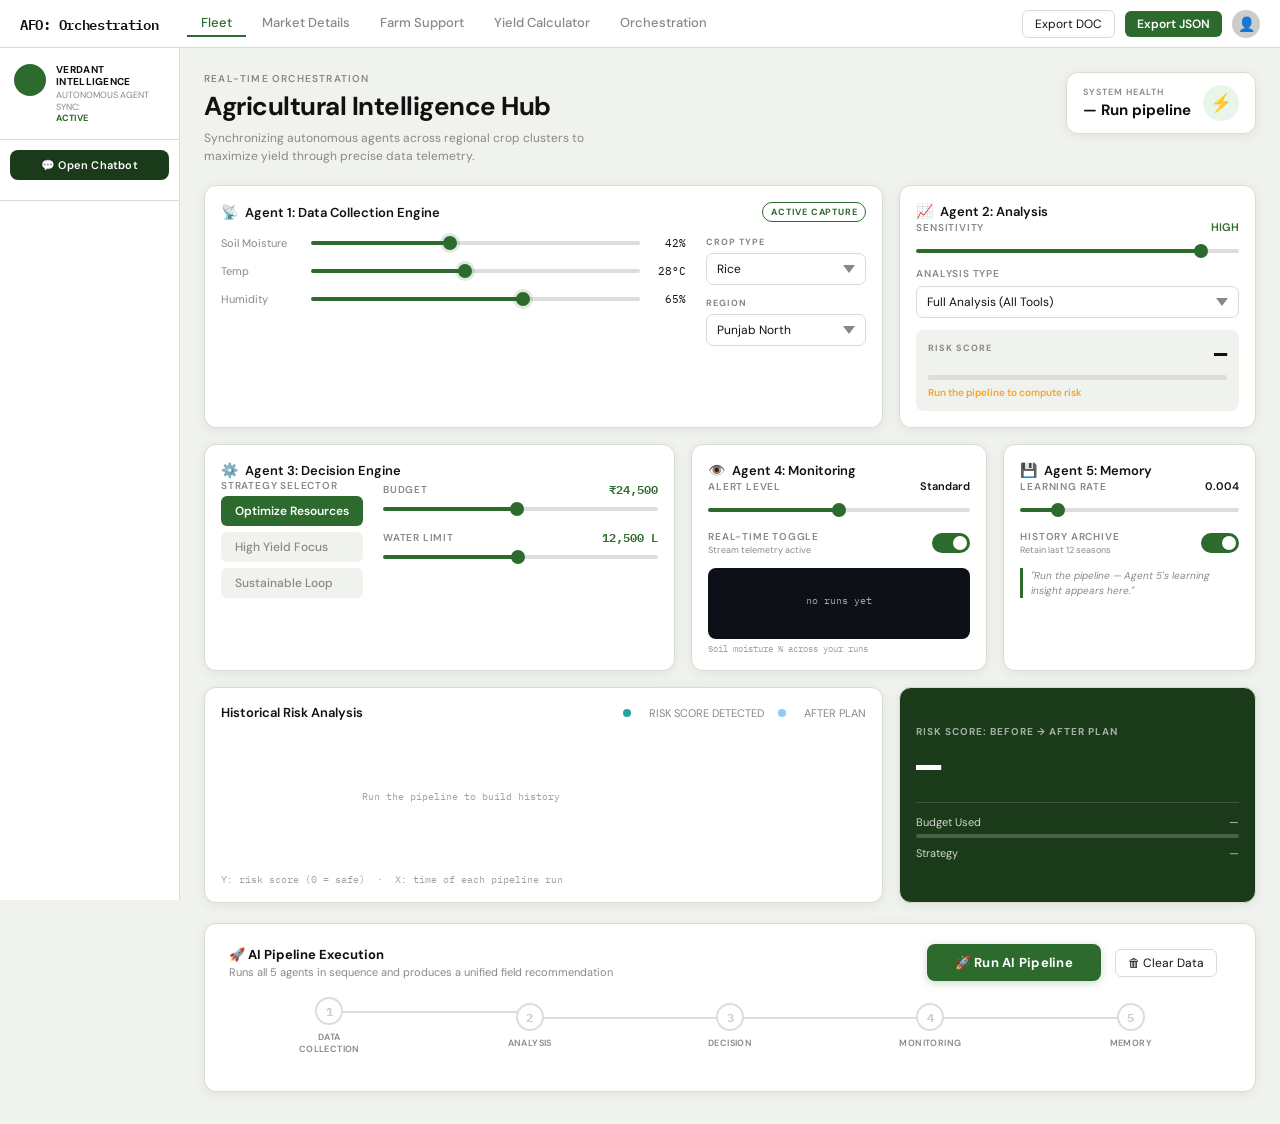
==== frontend/index.html @ bce07987 "Market info added" ====
<!DOCTYPE html>
<html lang="en">
<head>
  <meta charset="UTF-8" />
  <meta name="viewport" content="width=device-width, initial-scale=1.0"/>
  <title>AFO: Orchestration – Agricultural Intelligence Hub</title>
  <link rel="stylesheet" href="index.css"/>
  <link href="https://fonts.googleapis.com/css2?family=IBM+Plex+Mono:wght@400;500;600&family=DM+Sans:wght@300;400;500;600;700&display=swap" rel="stylesheet"/>
</head>
<body>

<!-- CHATBOT POPUP -->
<div class="chatbot-popup hidden" id="chatbotPopup">
  <div class="chatbot-header">
    <div class="chatbot-header-title">
      <span class="chatbot-star-icon">✦</span>
      <span>NEURAL ASSISTANT</span>
    </div>
    <button class="chatbot-x-btn" id="chatbotClose" title="Close">✕</button>
  </div>
  <div class="chatbot-body" id="chatMessages">
    <div class="chat-msg-row bot-row">
      <div class="chat-avatar bot-av"></div>
      <div class="chat-bubble bot-bubble">How can I assist with field telemetry today?</div>
    </div>
  </div>
  <div class="chatbot-footer">
    <input type="text" class="chat-text-input" id="chatInput" placeholder="Type a command…" autocomplete="off"/>
    <button class="chat-send-btn" id="chatSend">
      <svg width="14" height="14" viewBox="0 0 24 24" fill="none" stroke="currentColor" stroke-width="2.5" stroke-linecap="round" stroke-linejoin="round">
        <line x1="22" y1="2" x2="11" y2="13"/>
        <polygon points="22 2 15 22 11 13 2 9 22 2"/>
      </svg>
    </button>
  </div>
</div>

<!-- TOP NAV -->
<header class="topnav">
  <div class="topnav-left">
    <span class="brand">AFO: Orchestration</span>
    <nav class="top-tabs">
      <a href="index.html" class="tab active">Fleet</a>
      <a href="market.html" class="tab">Market Details</a>
      <a href="farm_support.html" class="tab">Farm Support</a>
      <a href="yield_calculator.html" class="tab">Yield Calculator</a>
      <a href="dashboard2.html" class="tab">Orchestration</a>
    </nav>
  </div>
  <div class="topnav-right">
    <button class="btn-outline" id="exportDocBtn">Export DOC</button>
    <button class="btn-filled" id="exportJsonBtn">Export JSON</button>
    <span class="avatar">👤</span>
  </div>
</header>

<div class="layout">

  <!-- SIDEBAR -->
  <aside class="sidebar">
    <div class="sidebar-brand">
      <div class="brand-dot"></div>
      <div>
        <div class="brand-name">Verdant Intelligence</div>
        <div class="brand-sub">AUTONOMOUS AGENT SYNC:<br/><span class="active-tag">ACTIVE</span></div>
      </div>
    </div>
    <button class="chatbot-open-btn" id="openChatbotBtn">💬 Open Chatbot</button>
    <div class="sidebar-bottom"></div>
  </aside>

  <!-- MAIN CONTENT -->
  <main class="main">

    <!-- PAGE HEADER -->
    <div class="page-header">
      <div class="page-header-left">
        <div class="page-eyebrow">REAL-TIME ORCHESTRATION</div>
        <h1 class="page-title">Agricultural Intelligence Hub</h1>
        <p class="page-desc">Synchronizing autonomous agents across regional crop clusters to maximize yield through precise data telemetry.</p>
      </div>
      <div class="system-health-badge">
        <div>
          <div class="sh-label">SYSTEM HEALTH</div>
          <div class="sh-value" id="sysHealthVal">— Run pipeline</div>
        </div>
        <div class="sh-icon">⚡</div>
      </div>
    </div>

    <!-- AGENTS ROW 1 -->
    <div class="agents-row">

      <!-- Agent 1 -->
      <div class="card agent-wide">
        <div class="card-header-row">
          <div class="card-title"><span class="card-icon">📡</span> Agent 1: Data Collection Engine</div>
          <span class="badge-active">ACTIVE CAPTURE</span>
        </div>
        <div class="agent1-grid">
          <div class="sliders-col">
            <div class="slider-row">
              <span class="slider-label">Soil Moisture</span>
              <input type="range" min="0" max="100" value="42" class="slider" id="soilSlider"/>
              <span class="slider-val" id="soilVal">42%</span>
            </div>
            <div class="slider-row">
              <span class="slider-label">Temp</span>
              <input type="range" min="0" max="60" value="28" class="slider" id="tempSlider"/>
              <span class="slider-val" id="tempVal">28°C</span>
            </div>
            <div class="slider-row">
              <span class="slider-label">Humidity</span>
              <input type="range" min="0" max="100" value="65" class="slider" id="humidSlider"/>
              <span class="slider-val" id="humidVal">65%</span>
            </div>
          </div>
          <div class="selects-col">
            <div class="select-group">
              <label class="select-label">CROP TYPE</label>
              <!-- id added so JS can read this value reliably -->
              <select class="custom-select" id="agent1-crop-select">
                <option>Rice</option><option>Wheat</option><option>Cotton</option>
              </select>
            </div>
            <div class="select-group">
              <label class="select-label">REGION</label>
              <select class="custom-select" id="agent1-region-select">
                <option>Punjab North</option><option>Punjab South</option><option>Haryana</option>
              </select>
            </div>
          </div>
        </div>
      </div>

      <!-- Agent 2 -->
      <div class="card agent-narrow">
        <div class="card-title"><span class="card-icon">📈</span> Agent 2: Analysis</div>
        <div class="field-row">
          <span class="field-label">Sensitivity</span>
          <span class="field-val high" id="sensVal">HIGH</span>
        </div>
        <input type="range" min="0" max="100" value="90" class="green-slider" id="sensSlider"/>
        <div class="field-row mt8"><span class="field-label">ANALYSIS TYPE</span></div>
        <select class="custom-select" id="analysisSelect">
          <option value="full">Full Analysis (All Tools)</option>
          <option value="rule">Rule Engine</option>
          <option value="ml">ML Anomaly Detection</option>
          <option value="image">Image Disease Scan</option>
        </select>
        <div class="risk-box">
          <div class="risk-label">RISK SCORE</div>
          <div class="risk-value" id="riskScoreValue">—</div>
          <div class="risk-bar-wrap"><div class="risk-bar" id="riskScoreBar" style="width:0%"></div></div>
          <div class="risk-warn" id="riskWarn">Run the pipeline to compute risk</div>
        </div>
      </div>

    </div>

    <!-- AGENTS ROW 2 -->
    <div class="agents-row agents-row2">

      <!-- Agent 3 -->
      <div class="card agent-decision">
        <div class="card-title"><span class="card-icon">⚙️</span> Agent 3: Decision Engine</div>
        <div class="strategy-row">
          <div>
            <div class="field-label mb4">STRATEGY SELECTOR</div>
            <div class="strategy-list">
              <button class="strategy-btn active">Optimize Resources</button>
              <button class="strategy-btn">High Yield Focus</button>
              <button class="strategy-btn">Sustainable Loop</button>
            </div>
          </div>
          <div class="budget-col">
            <div class="budget-row">
              <span class="field-label">Budget</span>
              <span class="budget-val" id="budgetVal">₹24,500</span>
            </div>
            <input type="range" min="500" max="50000" value="24500" class="green-slider" id="budgetSlider"/>
            <div class="budget-row mt8">
              <span class="field-label">Water Limit</span>
              <span class="budget-val" id="waterVal">12.5k L</span>
            </div>
            <input type="range" min="500" max="25000" value="12500" class="green-slider" id="waterSlider"/>
          </div>
        </div>
      </div>

      <!-- Agent 4 -->
      <div class="card agent-monitor">
        <div class="card-title"><span class="card-icon">👁️</span> Agent 4: Monitoring</div>
        <div class="field-row">
          <span class="field-label">Alert Level</span>
          <span class="field-val" id="alertVal">Standard</span>
        </div>
        <input type="range" min="0" max="100" value="50" class="green-slider" id="alertSlider"/>
        <div class="toggle-row">
          <span class="field-label">Real-time Toggle<br/><span class="toggle-sub">Stream telemetry active</span></span>
          <label class="toggle">
            <input type="checkbox" checked/>
            <span class="toggle-slider"></span>
          </label>
        </div>
        <div class="sparkline-box">
          <canvas id="monitorChart" width="160" height="55"></canvas>
        </div>
        <div style="font-size:9px;color:#9aa89a;font-family:'IBM Plex Mono',monospace;margin-top:4px">
          Soil moisture % across your runs
        </div>
      </div>

      <!-- Agent 5 -->
      <div class="card agent-memory">
        <div class="card-title"><span class="card-icon">💾</span> Agent 5: Memory</div>
        <div class="field-row">
          <span class="field-label">Learning Rate</span>
          <span class="field-val">0.004</span>
        </div>
        <input type="range" min="0" max="100" value="15" class="green-slider"/>
        <div class="toggle-row mt8">
          <span class="field-label">History Archive<br/><span class="toggle-sub">Retain last 12 seasons</span></span>
          <label class="toggle">
            <input type="checkbox" checked/>
            <span class="toggle-slider"></span>
          </label>
        </div>
        <div class="memory-quote" id="memoryQuote">
          "Run the pipeline — Agent 5's learning insight appears here."
        </div>
      </div>

    </div>

    <!-- BOTTOM ROW -->
    <div class="bottom-row">
      <div class="card hist-card">
        <div class="card-header-row">
          <span class="card-title">Historical Risk Analysis</span>
          <div class="legend">
            <span class="leg-dot actual"></span> RISK SCORE DETECTED
            <span class="leg-dot predicted"></span> AFTER PLAN
          </div>
        </div>
        <canvas id="histChart" width="480" height="130"></canvas>
        <div style="font-size:10px;color:#9aa89a;font-family:'IBM Plex Mono',monospace;margin-top:4px">
          Y: risk score (0 = safe) &nbsp;·&nbsp; X: time of each pipeline run
        </div>
      </div>
      <div class="card yield-card">
        <div class="yield-label">RISK SCORE: BEFORE → AFTER PLAN</div>
        <div class="yield-value" id="yieldValue">—</div>
        <div class="yield-metrics">
          <div class="yield-metric-row">
            <span id="yieldMetricLabel">Budget Used</span><span id="yieldMetricVal">—</span>
          </div>
          <div class="yield-metric-bar"><div class="ymb-fill" id="yieldMetricBar" style="width:0%"></div></div>
          <div class="yield-metric-row mt8">
            <span>Strategy</span><span class="high" id="yieldStrategy">—</span>
          </div>
        </div>
      </div>
    </div>

    <!-- ═══════════════════════════════════════
         RUN AI PIPELINE
    ═══════════════════════════════════════ -->
    <div class="pipeline-section">
      <div class="pipeline-section-header">
        <div>
          <div class="pipeline-section-title">🚀 AI Pipeline Execution</div>
          <div class="pipeline-section-sub">Runs all 5 agents in sequence and produces a unified field recommendation</div>
        </div>
        <div class="pipeline-btn-wrap">
          <button class="btn-pipeline" id="runPipelineBtn">🚀 Run AI Pipeline</button>
          <button class="btn-outline" id="runAgainBtn" style="display:none">↻ Run Again</button>
          <button class="btn-outline" id="clearHistBtn" title="Clear saved results and run history">🗑 Clear Data</button>
          <div class="pipeline-status-text" id="pipelineStatus"></div>
        </div>
      </div>

      <!-- Step progress bar -->
      <div class="pipeline-steps" id="pipelineSteps">
        <div class="pipeline-step" id="step1">
          <div class="step-dot">1</div>
          <div class="step-label">Data<br/>Collection</div>
        </div>
        <div class="pipeline-step" id="step2">
          <div class="step-dot">2</div>
          <div class="step-label">Analysis</div>
        </div>
        <div class="pipeline-step" id="step3">
          <div class="step-dot">3</div>
          <div class="step-label">Decision</div>
        </div>
        <div class="pipeline-step" id="step4">
          <div class="step-dot">4</div>
          <div class="step-label">Monitoring</div>
        </div>
        <div class="pipeline-step" id="step5">
          <div class="step-dot">5</div>
          <div class="step-label">Memory</div>
        </div>
      </div>

      <!-- Result panel -->
      <div class="pipeline-result" id="pipelineResult">
        <div class="result-title">✦ Pipeline Execution Complete — All Agents Synced</div>
        <div class="result-grid">
          <div class="result-item">
            <div class="ri-label">Soil Moisture Status</div>
            <div class="ri-val" id="res-soil">—</div>
          </div>
          <div class="result-item">
            <div class="ri-label">Risk Assessment</div>
            <div class="ri-val" id="res-risk">—</div>
          </div>
          <div class="result-item">
            <div class="ri-label">Recommended Action</div>
            <div class="ri-val" id="res-action">—</div>
          </div>
          <div class="result-item">
            <div class="ri-label">Plan Risk Reduction</div>
            <div class="ri-val positive" id="res-reduction">—</div>
          </div>
          <div class="result-item">
            <div class="ri-label">Plan Cost / Water</div>
            <div class="ri-val positive" id="res-cost">—</div>
          </div>
          <div class="result-item">
            <div class="ri-label">Memory Sync</div>
            <div class="ri-val" id="res-memory">—</div>
          </div>
        </div>
      </div>
    </div>

  </main>
</div>
<script src="index.js"></script>
</body>
</html>
---- frontend/index.css ----
/* ===== CSS VARIABLES ===== */
:root {
  --bg: #f0f2ee;
  --surface: #ffffff;
  --green-dark: #1a3a1a;
  --green-primary: #2d6a2d;
  --green-bright: #3a8a3a;
  --green-light: #4caf50;
  --green-accent: #5cb85c;
  --green-pale: #e8f5e9;
  --text-dark: #111;
  --text-mid: #444;
  --text-muted: #888;
  --border: #d8ddd4;
  --warning: #f5a623;
  --font-main: 'DM Sans', sans-serif;
  --font-mono: 'IBM Plex Mono', monospace;
  --radius: 12px;
  --shadow: 0 2px 12px rgba(0,0,0,0.07);
}

*, *::before, *::after { box-sizing: border-box; margin: 0; padding: 0; }

body {
  font-family: var(--font-main);
  background: var(--bg);
  color: var(--text-dark);
  font-size: 13px;
  min-height: 100vh;
  display: flex;
  flex-direction: column;
}

/* ═══════════════════════════════════════
   CHATBOT POPUP
═══════════════════════════════════════ */
.chatbot-popup {
  position: fixed;
  bottom: 24px;
  left: 196px;
  width: 320px;
  height: 400px;
  background: #fff;
  border-radius: 16px;
  box-shadow: 0 8px 40px rgba(0,0,0,0.18), 0 2px 12px rgba(0,0,0,0.10);
  display: flex;
  flex-direction: column;
  z-index: 9999;
  overflow: hidden;
  border: 1px solid #d0d8cc;
  transform: translateY(0) scale(1);
  opacity: 1;
  transition: transform 0.25s cubic-bezier(0.34, 1.56, 0.64, 1),
              opacity 0.2s ease;
}
.chatbot-popup.hidden {
  transform: translateY(20px) scale(0.95);
  opacity: 0;
  pointer-events: none;
}
.chatbot-header {
  display: flex;
  align-items: center;
  justify-content: space-between;
  background: var(--green-dark);
  padding: 12px 14px;
  flex-shrink: 0;
}
.chatbot-header-title {
  display: flex;
  align-items: center;
  gap: 8px;
  color: #fff;
  font-size: 11px;
  font-weight: 700;
  letter-spacing: 1.2px;
  font-family: var(--font-mono);
}
.chatbot-star-icon {
  color: #8bc34a;
  font-size: 14px;
  animation: pulse-star 2s infinite;
}
@keyframes pulse-star {
  0%, 100% { opacity: 1; transform: scale(1); }
  50% { opacity: 0.7; transform: scale(1.2); }
}
.chatbot-x-btn {
  background: rgba(255,255,255,0.12);
  border: none;
  color: rgba(255,255,255,0.8);
  width: 24px;
  height: 24px;
  border-radius: 50%;
  cursor: pointer;
  font-size: 12px;
  display: flex;
  align-items: center;
  justify-content: center;
  transition: 0.15s;
  font-family: var(--font-main);
}
.chatbot-x-btn:hover { background: rgba(255,255,255,0.25); color: #fff; }
.chatbot-body {
  flex: 1;
  overflow-y: auto;
  padding: 16px 14px;
  display: flex;
  flex-direction: column;
  gap: 12px;
  background: #f7f9f6;
}
.chatbot-body::-webkit-scrollbar { width: 4px; }
.chatbot-body::-webkit-scrollbar-thumb { background: #ccc; border-radius: 2px; }
.chat-msg-row { display: flex; align-items: flex-end; gap: 8px; }
.bot-row { justify-content: flex-start; }
.user-row { justify-content: flex-end; }
.chat-avatar { width: 30px; height: 30px; border-radius: 50%; flex-shrink: 0; }
.bot-av { background: var(--green-primary); }
.user-av { background: #bbb; }
.chat-bubble {
  max-width: 210px;
  padding: 10px 13px;
  border-radius: 14px;
  font-size: 12px;
  line-height: 1.5;
  word-break: break-word;
}
.bot-bubble { background: #fff; color: var(--text-dark); border: 1px solid var(--border); border-bottom-left-radius: 4px; }
.user-bubble { background: var(--green-dark); color: #fff; border-bottom-right-radius: 4px; }
.typing-bubble {
  background: #fff;
  border: 1px solid var(--border);
  border-radius: 14px;
  border-bottom-left-radius: 4px;
  padding: 10px 14px;
  display: flex;
  gap: 4px;
  align-items: center;
}
.typing-dot {
  width: 6px; height: 6px; border-radius: 50%;
  background: var(--green-primary); opacity: 0.6;
  animation: typing-bounce 1.2s infinite;
}
.typing-dot:nth-child(2) { animation-delay: 0.2s; }
.typing-dot:nth-child(3) { animation-delay: 0.4s; }
@keyframes typing-bounce {
  0%, 80%, 100% { transform: translateY(0); opacity: 0.6; }
  40% { transform: translateY(-5px); opacity: 1; }
}
.chatbot-footer {
  display: flex;
  align-items: center;
  gap: 8px;
  padding: 10px 12px;
  background: #fff;
  border-top: 1px solid var(--border);
  flex-shrink: 0;
}
.chat-text-input {
  flex: 1;
  padding: 8px 12px;
  border: 1px solid #ddd;
  border-radius: 22px;
  font-size: 12px;
  font-family: var(--font-main);
  background: #f4f6f3;
  outline: none;
  color: var(--text-dark);
  transition: border-color 0.2s;
}
.chat-text-input:focus { border-color: var(--green-primary); background: #fff; }
.chat-text-input::placeholder { color: #bbb; }
.chat-send-btn {
  width: 32px; height: 32px;
  background: var(--green-primary);
  border: none; border-radius: 50%;
  color: #fff; cursor: pointer;
  display: flex; align-items: center; justify-content: center;
  flex-shrink: 0;
  transition: background 0.15s, transform 0.1s;
}
.chat-send-btn:hover { background: var(--green-bright); transform: scale(1.07); }
.chat-send-btn:active { transform: scale(0.95); }

/* ═══════════════════════════════════════
   TOP NAV
═══════════════════════════════════════ */
.topnav {
  display: flex;
  align-items: center;
  justify-content: space-between;
  background: var(--surface);
  border-bottom: 1px solid var(--border);
  padding: 0 20px;
  height: 48px;
  position: sticky;
  top: 0;
  z-index: 100;
}
.topnav-left { display: flex; align-items: center; gap: 28px; }
.brand { font-family: var(--font-mono); font-weight: 600; font-size: 14px; color: var(--text-dark); letter-spacing: -0.3px; }
.top-tabs { display: flex; gap: 2px; }
.tab {
  padding: 4px 14px; font-size: 13px; font-weight: 500; color: var(--text-muted);
  text-decoration: none; border-bottom: 2px solid transparent; transition: all 0.2s;
}
.tab.active, .tab:hover { color: var(--green-primary); border-bottom-color: var(--green-primary); }
.topnav-right { display: flex; align-items: center; gap: 10px; }
.btn-outline {
  padding: 5px 12px; border: 1.5px solid var(--border); background: transparent;
  border-radius: 6px; font-size: 12px; font-family: var(--font-main); cursor: pointer; color: var(--text-dark); transition: 0.2s;
}
.btn-outline:hover { border-color: var(--green-primary); color: var(--green-primary); }
.btn-filled {
  padding: 5px 12px; background: var(--green-primary); color: #fff;
  border: none; border-radius: 6px; font-size: 12px; font-family: var(--font-main); cursor: pointer; font-weight: 600;
}
.icon-btn { cursor: pointer; font-size: 16px; opacity: 0.7; }
.avatar { width: 28px; height: 28px; border-radius: 50%; background: #ccc; display: flex; align-items: center; justify-content: center; font-size: 14px; }

/* ═══════════════════════════════════════
   LAYOUT
═══════════════════════════════════════ */
.layout { display: flex; flex: 1; min-height: calc(100vh - 48px); }

/* ═══════════════════════════════════════
   SIDEBAR
═══════════════════════════════════════ */
.sidebar {
  width: 180px; min-width: 180px;
  background: var(--surface);
  border-right: 1px solid var(--border);
  display: flex; flex-direction: column;
  padding: 16px 0;
  position: sticky; top: 48px;
  height: calc(100vh - 48px);
  overflow-y: auto;
}
.sidebar-brand {
  display: flex; align-items: flex-start; gap: 10px;
  padding: 0 14px 14px;
  border-bottom: 1px solid var(--border);
  margin-bottom: 10px;
}
.brand-dot { width: 32px; height: 32px; border-radius: 50%; background: var(--green-primary); flex-shrink: 0; }
.brand-name { font-size: 10px; font-weight: 700; color: var(--text-dark); line-height: 1.2; text-transform: uppercase; letter-spacing: 0.3px; }
.brand-sub { font-size: 9px; color: var(--text-muted); margin-top: 2px; line-height: 1.3; }
.active-tag { color: var(--green-primary); font-weight: 700; }
.chatbot-open-btn {
  margin: 0 10px 12px;
  padding: 8px 10px;
  background: var(--green-dark);
  color: #fff;
  border: none;
  border-radius: 8px;
  font-size: 11px;
  font-family: var(--font-main);
  font-weight: 600;
  cursor: pointer;
  text-align: center;
  letter-spacing: 0.2px;
  transition: background 0.2s, transform 0.1s;
}
.chatbot-open-btn:hover { background: var(--green-primary); }
.chatbot-open-btn:active { transform: scale(0.97); }
.sidebar-nav { flex: 1; padding: 0 8px; }
.nav-item {
  display: flex; align-items: center; gap: 9px;
  padding: 9px 10px; border-radius: 8px;
  color: var(--text-mid); text-decoration: none;
  font-size: 12px; font-weight: 500; transition: 0.15s; margin-bottom: 2px;
}
.nav-item:hover { background: var(--green-pale); color: var(--green-primary); }
.nav-item.active { background: var(--green-primary); color: #fff; }
.nav-icon { font-size: 13px; }
.sidebar-bottom { padding: 8px 8px 0; border-top: 1px solid var(--border); margin-top: 8px; }

/* ═══════════════════════════════════════
   MAIN
═══════════════════════════════════════ */
.main { flex: 1; padding: 24px 24px 32px; overflow-y: auto; }

/* PAGE HEADER */
.page-header { display: flex; align-items: flex-start; justify-content: space-between; margin-bottom: 20px; }
.page-eyebrow { font-size: 10px; font-weight: 600; letter-spacing: 1.2px; color: var(--text-muted); text-transform: uppercase; margin-bottom: 4px; }
.page-title { font-size: 26px; font-weight: 700; color: var(--text-dark); letter-spacing: -0.5px; margin-bottom: 6px; }
.page-desc { font-size: 12px; color: var(--text-muted); max-width: 420px; line-height: 1.5; }
.system-health-badge {
  display: flex; align-items: center; gap: 12px;
  background: var(--surface); border: 1px solid var(--border);
  border-radius: 12px; padding: 12px 16px; box-shadow: var(--shadow);
}
.sh-label { font-size: 9px; font-weight: 600; letter-spacing: 1px; color: var(--text-muted); text-transform: uppercase; }
.sh-value { font-size: 15px; font-weight: 700; color: var(--text-dark); margin-top: 2px; }
.sh-icon { width: 36px; height: 36px; border-radius: 50%; background: var(--green-pale); display: flex; align-items: center; justify-content: center; font-size: 18px; }

/* CARDS */
.card {
  background: var(--surface); border-radius: var(--radius);
  border: 1px solid var(--border); padding: 16px; box-shadow: var(--shadow);
}
.card-header-row { display: flex; align-items: center; justify-content: space-between; margin-bottom: 14px; }
.card-title { font-size: 13px; font-weight: 600; color: var(--text-dark); display: flex; align-items: center; gap: 7px; }
.card-icon { font-size: 14px; }
.badge-active {
  font-size: 9px; font-weight: 700; letter-spacing: 0.8px;
  color: var(--green-primary); border: 1.5px solid var(--green-primary);
  padding: 3px 8px; border-radius: 20px; text-transform: uppercase;
}

/* AGENT ROWS */
.agents-row { display: flex; gap: 16px; margin-bottom: 16px; align-items: stretch; }
.agent-wide { flex: 2; }
.agent-narrow { flex: 1; }
.agents-row2 { align-items: stretch; }
.agent-decision { flex: 2; }
.agent-monitor { flex: 1.2; }
.agent-memory { flex: 1; }

/* AGENT 1 */
.agent1-grid { display: flex; gap: 20px; }
.sliders-col { flex: 1; display: flex; flex-direction: column; gap: 14px; }
.selects-col { flex: 0 0 160px; display: flex; flex-direction: column; gap: 12px; }
.slider-row { display: flex; align-items: center; gap: 10px; }
.slider-label { font-size: 11px; color: var(--text-muted); width: 80px; flex-shrink: 0; }
.slider-val { font-size: 11px; font-family: var(--font-mono); color: var(--text-dark); width: 36px; text-align: right; flex-shrink: 0; }
.slider {
  -webkit-appearance: none; appearance: none;
  flex: 1; height: 4px; border-radius: 2px;
  background: #ddd; /* JS overrides this with gradient on load+input */
  outline: none; cursor: pointer;
}
.slider::-webkit-slider-thumb {
  -webkit-appearance: none; width: 14px; height: 14px; border-radius: 50%;
  background: var(--green-primary); cursor: pointer;
  box-shadow: 0 0 0 3px rgba(45,106,45,0.15);
}
.slider::-moz-range-thumb {
  width: 14px; height: 14px; border-radius: 50%; border: none;
  background: var(--green-primary); cursor: pointer;
  box-shadow: 0 0 0 3px rgba(45,106,45,0.15);
}
.green-slider {
  -webkit-appearance: none; appearance: none;
  width: 100%; height: 4px; border-radius: 2px;
  background: #ddd; /* JS overrides this with gradient on load+input */
  outline: none; cursor: pointer; margin: 6px 0;
}
.green-slider::-webkit-slider-thumb {
  -webkit-appearance: none; width: 14px; height: 14px; border-radius: 50%; border: none;
  background: var(--green-primary); cursor: pointer;
}
.green-slider::-moz-range-thumb {
  width: 14px; height: 14px; border-radius: 50%; border: none;
  background: var(--green-primary); cursor: pointer;
}
.btn-pipeline.success-btn {
  background: #1b5e20;
  cursor: pointer;
  box-shadow: 0 2px 8px rgba(27,94,32,0.3);
}
.select-group { display: flex; flex-direction: column; gap: 5px; }
.select-label { font-size: 9px; font-weight: 700; letter-spacing: 1px; color: var(--text-muted); text-transform: uppercase; }
.custom-select {
  width: 100%; padding: 7px 10px; border: 1px solid var(--border); border-radius: 7px;
  font-size: 12px; font-family: var(--font-main); color: var(--text-dark);
  background: #fff; cursor: pointer; outline: none; appearance: none;
  background-image: url("data:image/svg+xml,%3Csvg xmlns='http://www.w3.org/2000/svg' width='12' height='8' viewBox='0 0 12 8'%3E%3Cpath fill='%23888' d='M6 8L0 0h12z'/%3E%3C/svg%3E");
  background-repeat: no-repeat; background-position: right 10px center;
}

/* AGENT 2 */
.field-row { display: flex; align-items: center; justify-content: space-between; margin-bottom: 6px; }
.field-label { font-size: 10px; font-weight: 600; color: var(--text-muted); text-transform: uppercase; letter-spacing: 0.8px; }
.field-val { font-size: 11px; font-weight: 600; color: var(--text-dark); }
.field-val.high { color: var(--green-primary); }
.mt8 { margin-top: 8px; }
.mb4 { margin-bottom: 4px; }
.risk-box { background: var(--bg); border-radius: 8px; padding: 12px; margin-top: 12px; }
.risk-label { font-size: 9px; font-weight: 700; letter-spacing: 1px; color: var(--text-muted); text-transform: uppercase; }
.risk-value { font-size: 22px; font-weight: 700; color: var(--text-dark); font-family: var(--font-mono); text-align: right; margin-top: -16px; }
.risk-bar-wrap { height: 5px; background: #ddd; border-radius: 3px; margin: 8px 0 6px; }
.risk-bar { height: 100%; background: var(--warning); border-radius: 3px; }
.risk-warn { font-size: 10px; color: var(--warning); font-weight: 600; }

/* AGENT 3 */
.strategy-row { display: flex; gap: 20px; }
.strategy-list { display: flex; flex-direction: column; gap: 6px; margin-top: 4px; }
.strategy-btn {
  padding: 7px 14px; border-radius: 6px; border: none;
  font-size: 12px; font-family: var(--font-main); cursor: pointer;
  text-align: left; background: #f0f2ee; color: var(--text-muted);
  transition: 0.15s; font-weight: 500;
}
.strategy-btn.active { background: var(--green-primary); color: #fff; font-weight: 600; }
.strategy-btn:hover:not(.active) { background: var(--green-pale); color: var(--green-primary); }
.budget-col { flex: 1; display: flex; flex-direction: column; gap: 2px; }
.budget-row { display: flex; justify-content: space-between; align-items: center; }
.budget-val { font-size: 12px; font-weight: 600; color: var(--green-primary); font-family: var(--font-mono); }

/* AGENT 4 */
.toggle-row { display: flex; align-items: center; justify-content: space-between; margin-top: 12px; }
.toggle-sub { font-size: 9px; color: var(--text-muted); font-weight: 400; text-transform: none; letter-spacing: 0; }
.toggle { position: relative; width: 38px; height: 20px; }
.toggle input { opacity: 0; width: 0; height: 0; }
.toggle-slider {
  position: absolute; top: 0; left: 0; right: 0; bottom: 0;
  background: #ccc; border-radius: 10px; cursor: pointer; transition: 0.3s;
}
.toggle input:checked + .toggle-slider { background: var(--green-primary); }
.toggle-slider::before {
  content: ''; position: absolute; width: 14px; height: 14px;
  background: #fff; border-radius: 50%; top: 3px; left: 3px; transition: 0.3s;
}
.toggle input:checked + .toggle-slider::before { transform: translateX(18px); }
.sparkline-box {
  background: #0d1117; border-radius: 8px; padding: 8px; margin-top: 12px;
  display: flex; align-items: center; justify-content: center;
}

/* AGENT 5 */
.memory-quote {
  font-size: 10px; color: var(--text-muted); font-style: italic;
  border-left: 3px solid var(--green-primary); padding-left: 8px; margin-top: 12px; line-height: 1.5;
}

/* BOTTOM ROW */
.bottom-row { display: flex; gap: 16px; align-items: stretch; }
.hist-card { flex: 2; }
.yield-card {
  flex: 1; background: var(--green-dark); color: #fff;
  display: flex; flex-direction: column; justify-content: center;
}
.yield-label { font-size: 10px; font-weight: 700; letter-spacing: 1px; text-transform: uppercase; color: rgba(255,255,255,0.6); margin-bottom: 6px; }
.yield-value { font-size: 42px; font-weight: 700; font-family: var(--font-mono); color: #fff; line-height: 1; margin-bottom: 16px; }
.yield-metrics { border-top: 1px solid rgba(255,255,255,0.15); padding-top: 12px; }
.yield-metric-row { display: flex; justify-content: space-between; font-size: 11px; color: rgba(255,255,255,0.8); margin-bottom: 5px; }
.yield-metric-row .high { color: var(--green-accent); font-weight: 700; }
.yield-metric-bar { height: 4px; background: rgba(255,255,255,0.2); border-radius: 2px; margin-bottom: 6px; }
.ymb-fill { height: 100%; background: var(--green-accent); border-radius: 2px; }
.legend { display: flex; align-items: center; gap: 14px; font-size: 11px; color: var(--text-muted); }
.leg-dot { width: 8px; height: 8px; border-radius: 50%; display: inline-block; margin-right: 4px; }
.leg-dot.predicted { background: #90caf9; }
.leg-dot.actual { background: #26a69a; }

/* ═══════════════════════════════════════
   RUN AI PIPELINE — below bottom row
═══════════════════════════════════════ */
.pipeline-section {
  margin-top: 20px;
  background: var(--surface);
  border: 1px solid var(--border);
  border-radius: var(--radius);
  padding: 20px 24px;
  box-shadow: var(--shadow);
}
.pipeline-section-header {
  display: flex;
  align-items: center;
  justify-content: space-between;
  margin-bottom: 16px;
}
.pipeline-section-title {
  font-size: 13px;
  font-weight: 700;
  color: var(--text-dark);
  display: flex;
  align-items: center;
  gap: 8px;
}
.pipeline-section-sub {
  font-size: 11px;
  color: var(--text-muted);
  margin-top: 2px;
}
.pipeline-btn-wrap {
  display: flex;
  align-items: center;
  gap: 14px;
}
.btn-pipeline {
  padding: 10px 28px;
  background: var(--green-primary);
  color: #fff;
  border: none;
  border-radius: 8px;
  font-size: 13px;
  font-weight: 700;
  font-family: var(--font-main);
  cursor: pointer;
  display: flex;
  align-items: center;
  gap: 8px;
  letter-spacing: 0.02em;
  transition: background 0.2s, transform 0.1s, box-shadow 0.2s;
  box-shadow: 0 2px 8px rgba(45,106,45,0.25);
}
.btn-pipeline:hover {
  background: var(--green-bright);
  box-shadow: 0 4px 16px rgba(45,106,45,0.35);
}
.btn-pipeline:active { transform: scale(0.97); }
.btn-pipeline.running {
  background: #aac9aa;
  cursor: not-allowed;
  box-shadow: none;
}
.btn-pipeline.success-btn {
  background: #1b5e20;
  cursor: pointer;
  box-shadow: 0 2px 8px rgba(27,94,32,0.3);
}
.pipeline-status-text {
  font-size: 12px;
  color: var(--text-muted);
  font-family: var(--font-mono);
  min-height: 18px;
  display: flex;
  align-items: center;
  gap: 8px;
}
.pipeline-status-text.success { color: var(--green-primary); font-weight: 600; }
.pipeline-spinner {
  display: inline-block;
  width: 12px;
  height: 12px;
  border: 2px solid #ccc;
  border-top-color: var(--green-primary);
  border-radius: 50%;
  animation: spin 0.7s linear infinite;
  flex-shrink: 0;
}
@keyframes spin { to { transform: rotate(360deg); } }

/* Pipeline steps progress */
.pipeline-steps {
  display: flex;
  align-items: center;
  gap: 0;
  margin-bottom: 16px;
}
.pipeline-step {
  display: flex;
  flex-direction: column;
  align-items: center;
  flex: 1;
  position: relative;
}
.pipeline-step:not(:last-child)::after {
  content: '';
  position: absolute;
  top: 14px;
  left: 50%;
  width: 100%;
  height: 2px;
  background: #ddd;
  z-index: 0;
  transition: background 0.4s;
}
.pipeline-step.done:not(:last-child)::after { background: var(--green-primary); }
.step-dot {
  width: 28px;
  height: 28px;
  border-radius: 50%;
  border: 2px solid #ddd;
  background: #fff;
  display: flex;
  align-items: center;
  justify-content: center;
  font-size: 12px;
  z-index: 1;
  position: relative;
  transition: all 0.3s;
  color: #ccc;
  font-weight: 700;
  font-family: var(--font-mono);
}
.pipeline-step.active .step-dot {
  border-color: var(--green-primary);
  color: var(--green-primary);
  box-shadow: 0 0 0 4px rgba(45,106,45,0.1);
}
.pipeline-step.done .step-dot {
  border-color: var(--green-primary);
  background: var(--green-primary);
  color: #fff;
}
.step-label {
  font-size: 9px;
  color: var(--text-muted);
  margin-top: 6px;
  text-align: center;
  font-weight: 600;
  letter-spacing: 0.4px;
  text-transform: uppercase;
  white-space: nowrap;
}
.pipeline-step.active .step-label { color: var(--green-primary); }
.pipeline-step.done .step-label { color: var(--green-primary); }

/* Result panel */
.pipeline-result {
  display: none;
  background: var(--green-pale);
  border: 1px solid #b2dfb2;
  border-radius: 8px;
  padding: 14px 16px;
  margin-top: 14px;
}
.pipeline-result.visible { display: block; }
.result-title {
  font-size: 12px;
  font-weight: 700;
  color: var(--green-primary);
  margin-bottom: 10px;
  display: flex;
  align-items: center;
  gap: 6px;
}
.result-grid {
  display: grid;
  grid-template-columns: 1fr 1fr 1fr;
  gap: 10px;
}
.result-item {
  background: #fff;
  border-radius: 7px;
  padding: 10px 12px;
  border: 1px solid #c8e6c9;
}
.ri-label {
  font-size: 9px;
  font-weight: 700;
  letter-spacing: 0.8px;
  text-transform: uppercase;
  color: var(--text-muted);
  margin-bottom: 4px;
}
.ri-val {
  font-size: 12px;
  font-weight: 600;
  color: var(--text-dark);
  font-family: var(--font-mono);
}
.ri-val.positive { color: var(--green-primary); }
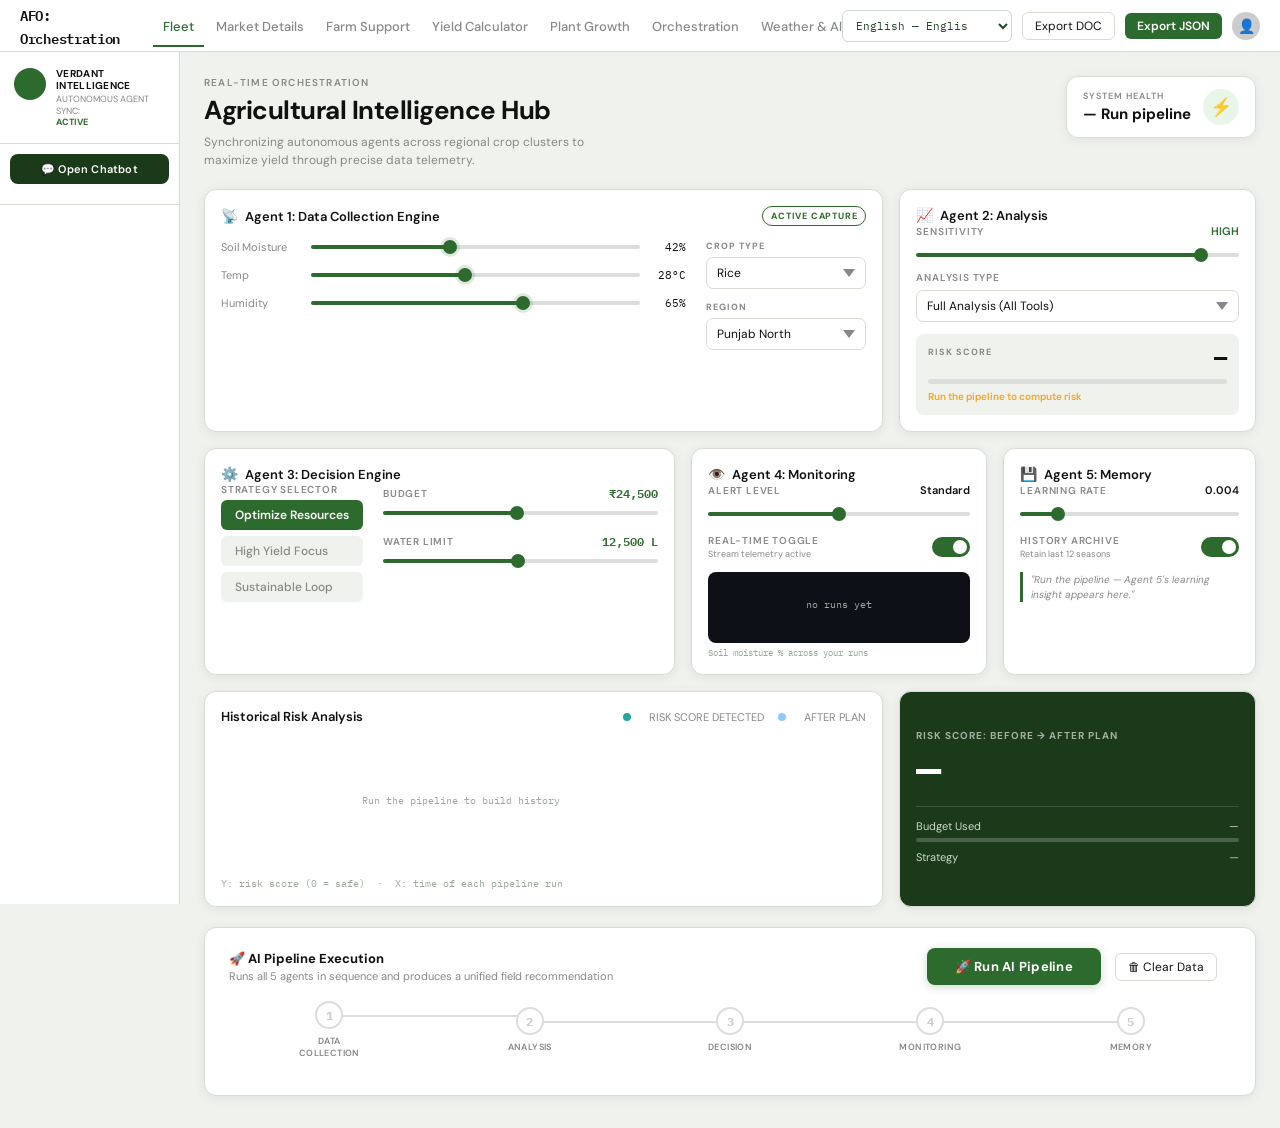
==== commit 3f29407c: "lang support , weather support ,  Plant Growth Tracker , some finance related option" ====
--- a/frontend/index.html
+++ b/frontend/index.html
@@ -44,6 +44,7 @@
       <a href="market.html" class="tab">Market Details</a>
       <a href="farm_support.html" class="tab">Farm Support</a>
       <a href="yield_calculator.html" class="tab">Yield Calculator</a>
+      <a href="plant_growth.html" class="tab">Plant Growth</a>
       <a href="dashboard2.html" class="tab">Orchestration</a>
     </nav>
   </div>
@@ -338,6 +339,7 @@
 
   </main>
 </div>
+<script src="i18n.js"></script>
 <script src="index.js"></script>
 </body>
-</html>+</html>
--- a/frontend/index.css
+++ b/frontend/index.css
@@ -31,6 +31,18 @@
   flex-direction: column;
 }
 
+/* Shared language control is deliberately compact so it remains available on every page. */
+.farm-language {
+  border: 1px solid #cfd9cf;
+  background: #fff;
+  color: #23452a;
+  border-radius: 6px;
+  padding: 7px 26px 7px 9px;
+  font: 11px 'IBM Plex Mono', monospace;
+  max-width: 170px;
+}
+html[dir="rtl"] .topnav, html[dir="rtl"] .layout { direction: rtl; }
+
 /* ═══════════════════════════════════════
    CHATBOT POPUP
 ═══════════════════════════════════════ */
@@ -194,20 +206,26 @@
   background: var(--surface);
   border-bottom: 1px solid var(--border);
   padding: 0 20px;
-  height: 48px;
+  min-height: 52px;
   position: sticky;
   top: 0;
   z-index: 100;
 }
-.topnav-left { display: flex; align-items: center; gap: 28px; }
+.topnav-left { display: flex; align-items: center; gap: 18px; min-width: 0; flex: 1; }
 .brand { font-family: var(--font-mono); font-weight: 600; font-size: 14px; color: var(--text-dark); letter-spacing: -0.3px; }
-.top-tabs { display: flex; gap: 2px; }
+.top-tabs { display: flex; gap: 2px; min-width: 0; overflow-x: auto; scrollbar-width: thin; white-space: nowrap; }
 .tab {
-  padding: 4px 14px; font-size: 13px; font-weight: 500; color: var(--text-muted);
+  padding: 14px 10px 10px; font-size: 13px; font-weight: 500; color: var(--text-muted); flex: 0 0 auto;
   text-decoration: none; border-bottom: 2px solid transparent; transition: all 0.2s;
 }
 .tab.active, .tab:hover { color: var(--green-primary); border-bottom-color: var(--green-primary); }
-.topnav-right { display: flex; align-items: center; gap: 10px; }
+.topnav-right { display: flex; align-items: center; gap: 10px; flex: 0 0 auto; }
+@media (max-width: 820px) {
+  .topnav { padding: 0 10px; gap: 6px; }
+  .brand { display: none; }
+  .topnav-left { gap: 0; }
+  .farm-language { width: 45px; padding-right: 4px; color: transparent; }
+}
 .btn-outline {
   padding: 5px 12px; border: 1.5px solid var(--border); background: transparent;
   border-radius: 6px; font-size: 12px; font-family: var(--font-main); cursor: pointer; color: var(--text-dark); transition: 0.2s;
@@ -644,4 +662,4 @@
   color: var(--text-dark);
   font-family: var(--font-mono);
 }
-.ri-val.positive { color: var(--green-primary); }+.ri-val.positive { color: var(--green-primary); }
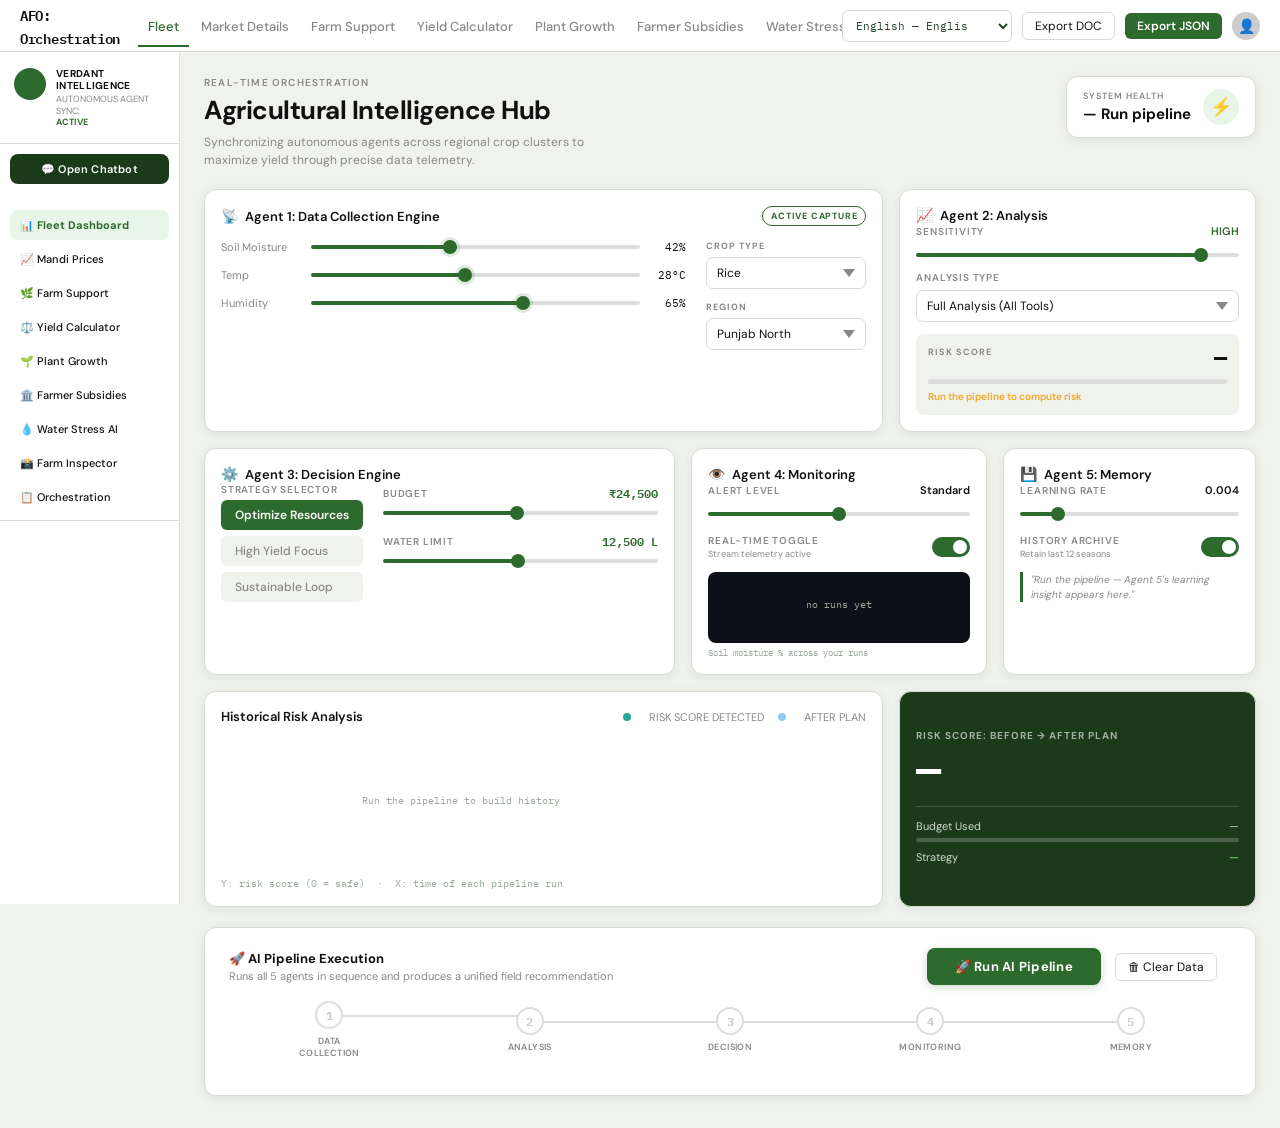
==== commit 1afbeb27: "Added subsidies link, water stress detector, Field Inspector" ====
--- a/frontend/index.html
+++ b/frontend/index.html
@@ -45,6 +45,9 @@
       <a href="farm_support.html" class="tab">Farm Support</a>
       <a href="yield_calculator.html" class="tab">Yield Calculator</a>
       <a href="plant_growth.html" class="tab">Plant Growth</a>
+      <a href="subsidies.html" class="tab">Farmer Subsidies</a>
+      <a href="water_stress.html" class="tab">Water Stress AI</a>
+      <a href="farm_inspector.html" class="tab">Farm Inspector</a>
       <a href="dashboard2.html" class="tab">Orchestration</a>
     </nav>
   </div>
@@ -67,6 +70,17 @@
       </div>
     </div>
     <button class="chatbot-open-btn" id="openChatbotBtn">💬 Open Chatbot</button>
+    <div class="sidebar-nav-menu">
+      <a href="index.html" class="sidebar-nav-item active">📊 Fleet Dashboard</a>
+      <a href="market.html" class="sidebar-nav-item">📈 Mandi Prices</a>
+      <a href="farm_support.html" class="sidebar-nav-item">🌿 Farm Support</a>
+      <a href="yield_calculator.html" class="sidebar-nav-item">⚖️ Yield Calculator</a>
+      <a href="plant_growth.html" class="sidebar-nav-item">🌱 Plant Growth</a>
+      <a href="subsidies.html" class="sidebar-nav-item">🏛️ Farmer Subsidies</a>
+      <a href="water_stress.html" class="sidebar-nav-item">💧 Water Stress AI</a>
+      <a href="farm_inspector.html" class="sidebar-nav-item">📸 Farm Inspector</a>
+      <a href="dashboard2.html" class="sidebar-nav-item">📋 Orchestration</a>
+    </div>
     <div class="sidebar-bottom"></div>
   </aside>
 
--- a/frontend/index.css
+++ b/frontend/index.css
@@ -663,3 +663,33 @@
   font-family: var(--font-mono);
 }
 .ri-val.positive { color: var(--green-primary); }
+
+/* Sidebar Navigation Menu */
+.sidebar-nav-menu {
+  display: flex;
+  flex-direction: column;
+  gap: 4px;
+  margin-top: 14px;
+  padding: 0 10px;
+  width: 100%;
+}
+
+.sidebar-nav-item {
+  display: flex;
+  align-items: center;
+  gap: 8px;
+  padding: 8px 10px;
+  border-radius: 8px;
+  font-size: 11px;
+  font-weight: 500;
+  color: var(--text-dark);
+  text-decoration: none;
+  transition: background 0.15s ease, color 0.15s ease;
+}
+
+.sidebar-nav-item:hover, .sidebar-nav-item.active {
+  background: var(--green-pale);
+  color: var(--green-primary);
+  font-weight: 700;
+}
+
